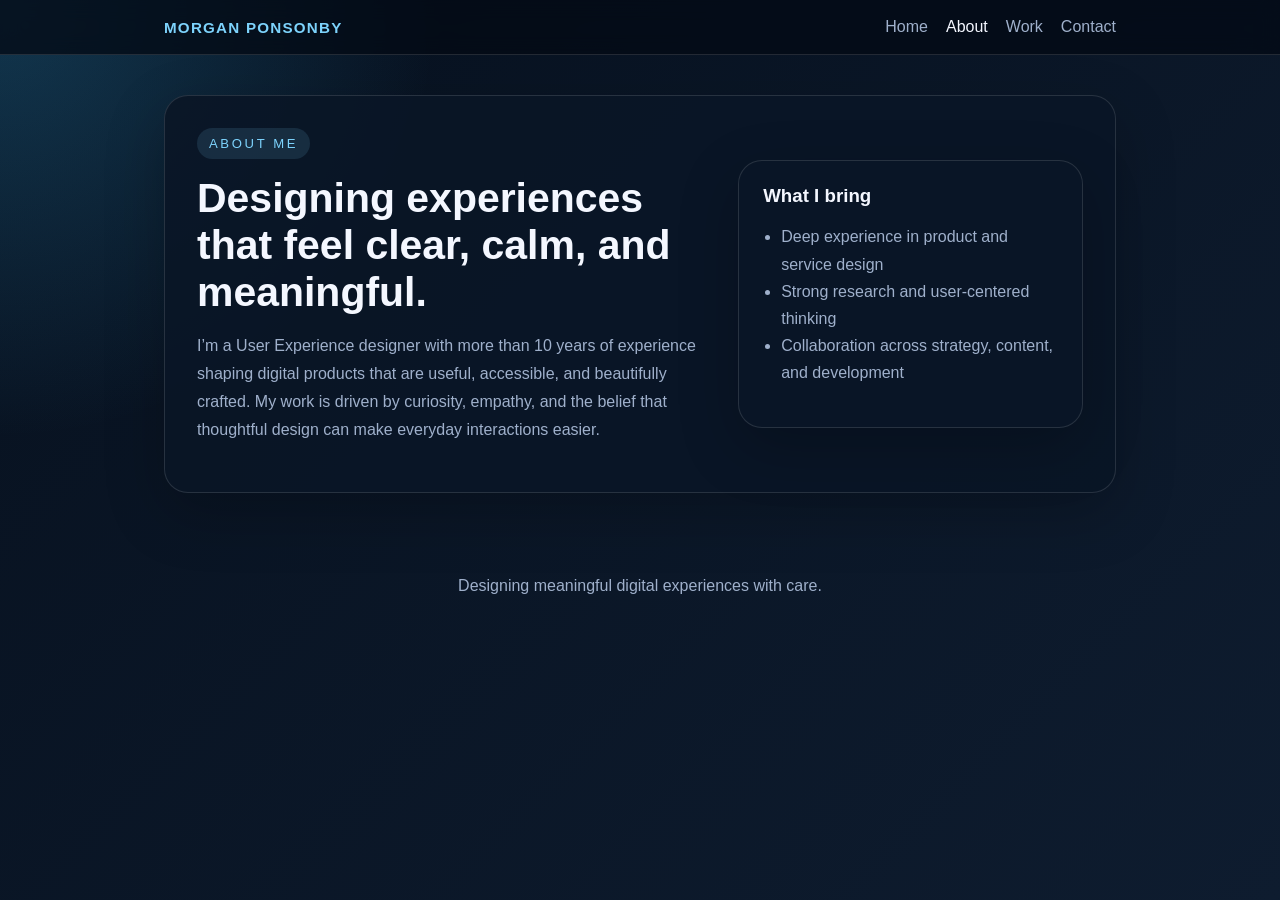
==== pages/about.html @ f0a97c46 "first commit" ====
<!DOCTYPE html>
<html lang="en">
  <head>
    <meta charset="UTF-8" />
    <meta name="viewport" content="width=device-width, initial-scale=1.0" />
    <title>About | Morgan Ponsonby</title>
    <link rel="stylesheet" href="../styles.css" />
  </head>
  <body>
    <header>
      <nav>
        <a class="brand" href="../index.html">Morgan Ponsonby</a>
        <div class="nav-links">
          <a href="../index.html">Home</a>
          <a class="active" href="about.html">About</a>
          <a href="work.html">Work</a>
          <a href="contact.html">Contact</a>
        </div>
      </nav>
    </header>

    <main>
      <section class="hero">
        <div>
          <div class="eyebrow">About me</div>
          <h1>Designing experiences that feel clear, calm, and meaningful.</h1>
          <p>
            I’m a User Experience designer with more than 10 years of experience shaping digital
            products that are useful, accessible, and beautifully crafted. My work is driven by
            curiosity, empathy, and the belief that thoughtful design can make everyday interactions easier.
          </p>
        </div>
        <div class="card">
          <h3>What I bring</h3>
          <ul>
            <li>Deep experience in product and service design</li>
            <li>Strong research and user-centered thinking</li>
            <li>Collaboration across strategy, content, and development</li>
          </ul>
        </div>
      </section>
    </main>

    <footer>Designing meaningful digital experiences with care.</footer>
  </body>
</html>
---- styles.css ----
:root {
  color-scheme: dark;
  --bg: #07111f;
  --panel: rgba(10, 22, 39, 0.92);
  --text: #f4f7ff;
  --muted: #9fb0cb;
  --accent: #7dd3fc;
  --accent-strong: #38bdf8;
  --border: rgba(255, 255, 255, 0.12);
}

* {
  box-sizing: border-box;
}

body {
  margin: 0;
  font-family: Inter, "Segoe UI", Roboto, Arial, sans-serif;
  color: var(--text);
  background: radial-gradient(circle at top left, rgba(56, 189, 248, 0.22), transparent 28%), linear-gradient(135deg, #07111f 0%, #0e1c2f 100%);
  min-height: 100vh;
}

a {
  color: var(--accent);
  text-decoration: none;
}

header {
  background: rgba(3, 10, 20, 0.75);
  border-bottom: 1px solid var(--border);
  backdrop-filter: blur(10px);
}

nav {
  max-width: 1000px;
  margin: 0 auto;
  padding: 18px 24px;
  display: flex;
  justify-content: space-between;
  align-items: center;
}

.brand {
  font-weight: 700;
  letter-spacing: 0.08em;
  text-transform: uppercase;
  font-size: 0.95rem;
}

.nav-links {
  display: flex;
  gap: 18px;
  flex-wrap: wrap;
}

.nav-links a {
  color: var(--muted);
  transition: color 0.2s ease;
}

.nav-links a:hover,
.nav-links a.active {
  color: var(--text);
}

main {
  max-width: 1000px;
  margin: 0 auto;
  padding: 40px 24px 64px;
}

.hero,
.card {
  background: var(--panel);
  border: 1px solid var(--border);
  border-radius: 24px;
  box-shadow: 0 20px 60px rgba(0, 0, 0, 0.22);
}

.hero {
  display: grid;
  grid-template-columns: 1.2fr 0.8fr;
  gap: 24px;
  padding: 32px;
  align-items: center;
}

.eyebrow {
  display: inline-block;
  padding: 8px 12px;
  border-radius: 999px;
  background: rgba(125, 211, 252, 0.12);
  color: var(--accent);
  font-size: 0.82rem;
  text-transform: uppercase;
  letter-spacing: 0.2em;
  margin-bottom: 16px;
}

h1, h2 {
  margin: 0 0 12px;
}

h1 {
  font-size: clamp(2rem, 3.2vw, 3rem);
}

p {
  line-height: 1.75;
  color: var(--muted);
}

.highlights {
  display: flex;
  flex-wrap: wrap;
  gap: 10px;
  margin-top: 20px;
}

.pill {
  padding: 10px 14px;
  border-radius: 999px;
  background: rgba(255, 255, 255, 0.06);
  border: 1px solid var(--border);
  color: #dfe9f8;
}

.info-grid {
  display: grid;
  gap: 16px;
  margin-top: 24px;
}

.card {
  padding: 24px;
}

.card h3 {
  margin-top: 0;
  margin-bottom: 8px;
}

.grid-2 {
  display: grid;
  grid-template-columns: repeat(2, minmax(0, 1fr));
  gap: 20px;
  margin-top: 24px;
}

ul {
  padding-left: 18px;
  color: var(--muted);
  line-height: 1.7;
}

footer {
  text-align: center;
  padding: 20px 24px 40px;
  color: var(--muted);
}

@media (max-width: 760px) {
  .hero,
  .grid-2 {
    grid-template-columns: 1fr;
  }

  nav {
    flex-direction: column;
    gap: 12px;
  }
}
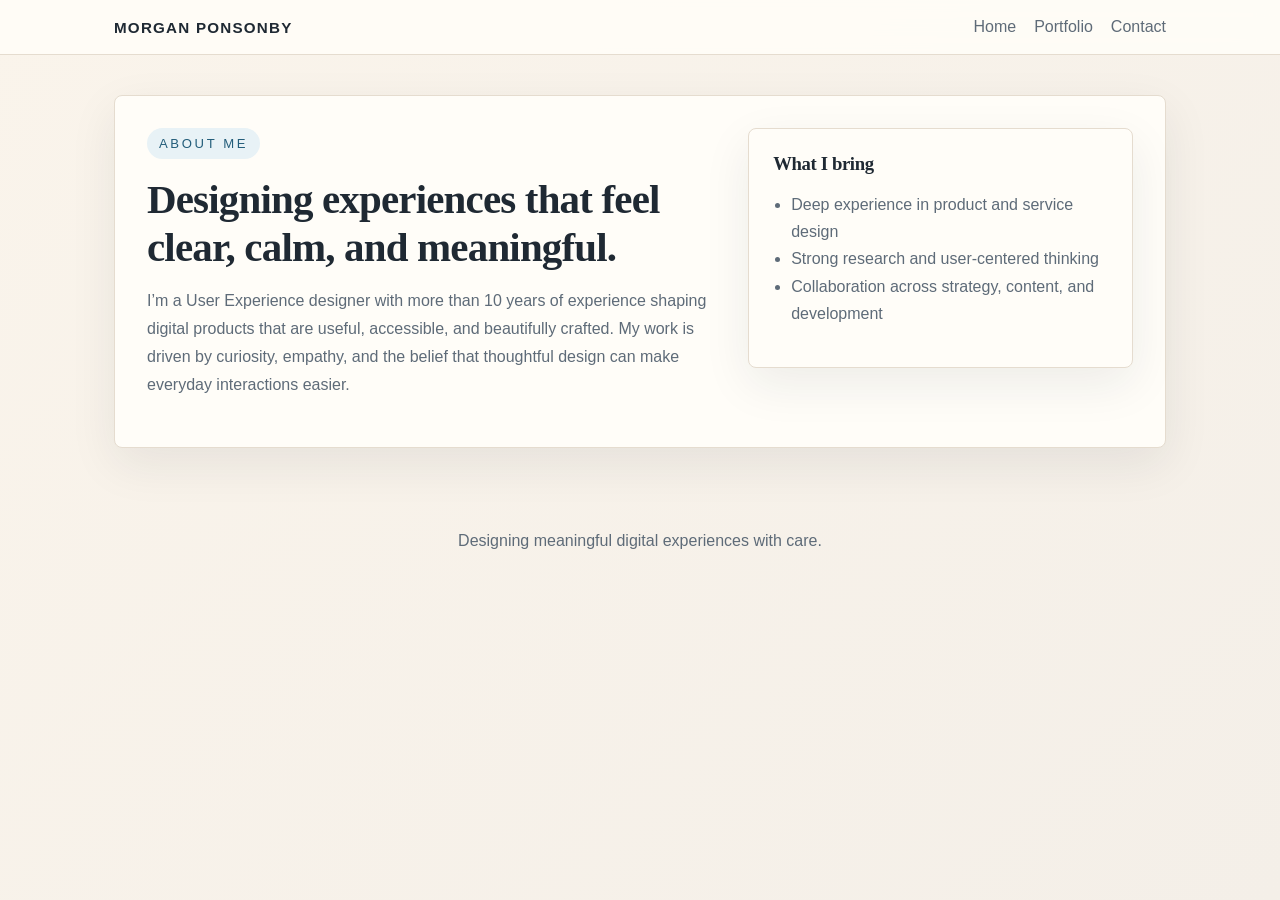
==== commit c9b8132a: "Refactor navigation links for consistency; update 'About' and 'Work' to 'Portfolio'; enhance weather" ====
--- a/pages/about.html
+++ b/pages/about.html
@@ -12,8 +12,7 @@
         <a class="brand" href="../index.html">Morgan Ponsonby</a>
         <div class="nav-links">
           <a href="../index.html">Home</a>
-          <a class="active" href="about.html">About</a>
-          <a href="work.html">Work</a>
+          <a href="work.html">Portfolio</a>
           <a href="contact.html">Contact</a>
         </div>
       </nav>
--- a/styles.css
+++ b/styles.css
@@ -1,12 +1,12 @@
 :root {
-  color-scheme: dark;
-  --bg: #07111f;
-  --panel: rgba(10, 22, 39, 0.92);
-  --text: #f4f7ff;
-  --muted: #9fb0cb;
-  --accent: #7dd3fc;
-  --accent-strong: #38bdf8;
-  --border: rgba(255, 255, 255, 0.12);
+  color-scheme: light;
+  --bg: #f7f2ea;
+  --panel: #fffdf8;
+  --text: #1f2933;
+  --muted: #5e6b78;
+  --accent: #235d7a;
+  --accent-soft: #e8f2f6;
+  --border: #e5dccf;
 }
 
 * {
@@ -15,9 +15,9 @@
 
 body {
   margin: 0;
-  font-family: Inter, "Segoe UI", Roboto, Arial, sans-serif;
+  font-family: "Inter", "Segoe UI", Roboto, Arial, sans-serif;
   color: var(--text);
-  background: radial-gradient(circle at top left, rgba(56, 189, 248, 0.22), transparent 28%), linear-gradient(135deg, #07111f 0%, #0e1c2f 100%);
+  background: linear-gradient(135deg, #faf4eb 0%, #f4efe8 100%);
   min-height: 100vh;
 }
 
@@ -27,13 +27,13 @@
 }
 
 header {
-  background: rgba(3, 10, 20, 0.75);
+  background: rgba(255, 253, 248, 0.88);
   border-bottom: 1px solid var(--border);
   backdrop-filter: blur(10px);
 }
 
 nav {
-  max-width: 1000px;
+  max-width: 1100px;
   margin: 0 auto;
   padding: 18px 24px;
   display: flex;
@@ -46,6 +46,7 @@
   letter-spacing: 0.08em;
   text-transform: uppercase;
   font-size: 0.95rem;
+  color: var(--text);
 }
 
 .nav-links {
@@ -61,21 +62,22 @@
 
 .nav-links a:hover,
 .nav-links a.active {
-  color: var(--text);
+  color: var(--accent);
 }
 
 main {
-  max-width: 1000px;
+  max-width: 1100px;
   margin: 0 auto;
   padding: 40px 24px 64px;
 }
 
 .hero,
-.card {
+.card,
+.work-item {
   background: var(--panel);
   border: 1px solid var(--border);
-  border-radius: 24px;
-  box-shadow: 0 20px 60px rgba(0, 0, 0, 0.22);
+  border-radius: 8px;
+  box-shadow: 0 16px 48px rgba(31, 41, 51, 0.08);
 }
 
 .hero {
@@ -83,14 +85,36 @@
   grid-template-columns: 1.2fr 0.8fr;
   gap: 24px;
   padding: 32px;
-  align-items: center;
+  align-items: start;
+}
+
+.intro-column {
+  display: flex;
+  flex-direction: column;
+  gap: 16px;
+}
+
+.portrait-frame {
+  width: min(240px, 100%);
+  border-radius: 8px;
+  overflow: hidden;
+  border: 1px solid var(--border);
+  box-shadow: 0 12px 30px rgba(31, 41, 51, 0.1);
+}
+
+.portrait-frame img {
+  display: block;
+  width: 100%;
+  height: auto;
+  aspect-ratio: 4 / 5;
+  object-fit: cover;
 }
 
 .eyebrow {
   display: inline-block;
   padding: 8px 12px;
   border-radius: 999px;
-  background: rgba(125, 211, 252, 0.12);
+  background: var(--accent-soft);
   color: var(--accent);
   font-size: 0.82rem;
   text-transform: uppercase;
@@ -98,12 +122,21 @@
   margin-bottom: 16px;
 }
 
-h1, h2 {
+h1,
+h2,
+h3 {
   margin: 0 0 12px;
+  font-family: "Georgia", "Times New Roman", serif;
+  font-weight: 700;
+  letter-spacing: -0.02em;
 }
 
 h1 {
-  font-size: clamp(2rem, 3.2vw, 3rem);
+  font-size: clamp(2.1rem, 3.2vw, 3.2rem);
+}
+
+h2 {
+  font-size: clamp(1.6rem, 2.2vw, 2rem);
 }
 
 p {
@@ -121,15 +154,15 @@
 .pill {
   padding: 10px 14px;
   border-radius: 999px;
-  background: rgba(255, 255, 255, 0.06);
-  border: 1px solid var(--border);
-  color: #dfe9f8;
+  background: #f8efe3;
+  border: 1px solid var(--border);
+  color: var(--text);
 }
 
 .info-grid {
   display: grid;
   gap: 16px;
-  margin-top: 24px;
+  margin-top: 0;
 }
 
 .card {
@@ -141,6 +174,72 @@
   margin-bottom: 8px;
 }
 
+.weather-card {
+  display: flex;
+  justify-content: space-between;
+  align-items: center;
+  gap: 16px;
+  padding: 20px;
+  background: linear-gradient(135deg, #f8efe3 0%, #f2f7fa 100%);
+  border: 1px solid var(--border);
+  border-radius: 8px;
+}
+
+.weather-main {
+  display: flex;
+  align-items: center;
+  gap: 12px;
+}
+
+.weather-icon {
+  font-size: 2rem;
+}
+
+.weather-temp {
+  font-size: 1.8rem;
+  font-weight: 700;
+  color: var(--text);
+}
+
+.weather-temp-row {
+  display: flex;
+  align-items: baseline;
+  gap: 8px;
+  flex-wrap: wrap;
+}
+
+.weather-feels {
+  font-size: 0.95rem;
+  color: var(--muted);
+}
+
+.weather-meta {
+  color: var(--muted);
+  font-size: 0.95rem;
+}
+
+.weather-loading,
+.weather-error {
+  font-size: 0.95rem;
+  color: var(--muted);
+}
+
+.portrait {
+  width: 100%;
+  border-radius: 8px;
+  min-height: 260px;
+  background: linear-gradient(135deg, #d8e8ee 0%, #f7e8d5 100%);
+  border: 1px solid var(--border);
+  display: flex;
+  align-items: center;
+  justify-content: center;
+  color: var(--accent);
+  font-size: 1rem;
+  font-weight: 600;
+  text-transform: uppercase;
+  letter-spacing: 0.16em;
+}
+
 .grid-2 {
   display: grid;
   grid-template-columns: repeat(2, minmax(0, 1fr));
@@ -148,10 +247,49 @@
   margin-top: 24px;
 }
 
+.work-grid {
+  display: grid;
+  gap: 18px;
+  margin-top: 24px;
+}
+
+.work-item {
+  padding: 24px;
+}
+
+.cta-link {
+  display: inline-block;
+  margin-top: 12px;
+  padding: 9px 14px;
+  background: var(--accent);
+  color: #fff;
+  border-radius: 8px;
+  font-weight: 600;
+}
+
+.work-item .meta {
+  color: var(--accent);
+  font-size: 0.9rem;
+  text-transform: uppercase;
+  letter-spacing: 0.16em;
+  margin-bottom: 8px;
+}
+
 ul {
   padding-left: 18px;
   color: var(--muted);
   line-height: 1.7;
+}
+
+.contact-list {
+  display: grid;
+  gap: 12px;
+  padding: 0;
+  list-style: none;
+}
+
+.contact-list a {
+  font-weight: 600;
 }
 
 footer {
